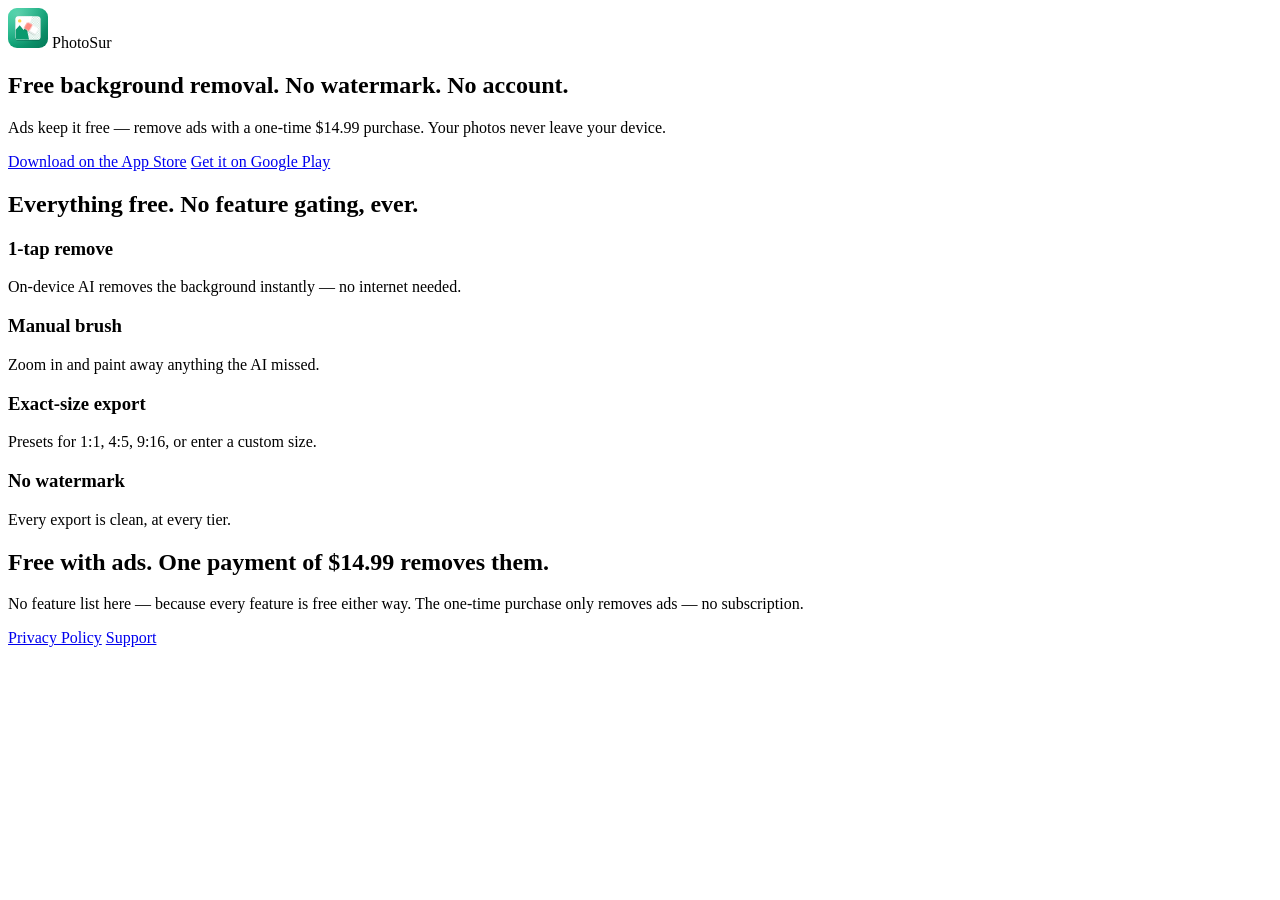
==== website/index.html @ aed85d57 "Rename the app to PhotoSur: display name, package, app ID, bundle ID, URLs, docs and workflows Co-Au" ====
<!DOCTYPE html>
<html lang="en">
<head>
  <meta charset="UTF-8" />
  <meta name="viewport" content="width=device-width, initial-scale=1.0" />
  <title>PhotoSur — Free Background Removal, No Watermark</title>
  <meta name="description" content="Remove photo backgrounds instantly. Free, with ads. Remove ads with a one-time $14.99 purchase. No account, no watermark, images processed on your device." />
  <link rel="stylesheet" href="style.css" />
</head>
<body>
  <header class="site-header">
    <div class="container">
      <img src="assets/logo.svg" alt="PhotoSur logo" class="logo" width="40" height="40" />
      <span class="brand">PhotoSur</span>
    </div>
  </header>

  <main>
    <section class="hero">
      <div class="container">
        <h1>Free background removal. No watermark. No account.</h1>
        <p class="subhead">
          Ads keep it free — remove ads with a one-time $14.99 purchase. Your photos never
          leave your device.
        </p>
        <div class="store-buttons">
          <!-- Google Play link is live-ready (uses the app's package ID and
               starts working as soon as the listing is published). The App
               Store link stays a placeholder until the iOS listing exists
               (iOS App Store ID pending). -->
          <a href="[YOUR_APP_STORE_URL]" class="store-badge">Download on the App Store</a>
          <a href="https://play.google.com/store/apps/details?id=com.zdmgold.photosur" class="store-badge">Get it on Google Play</a>
        </div>
      </div>
    </section>

    <section class="features">
      <div class="container">
        <h2>Everything free. No feature gating, ever.</h2>
        <div class="feature-grid">
          <div class="feature"><h3>1-tap remove</h3><p>On-device AI removes the background instantly — no internet needed.</p></div>
          <div class="feature"><h3>Manual brush</h3><p>Zoom in and paint away anything the AI missed.</p></div>
          <div class="feature"><h3>Exact-size export</h3><p>Presets for 1:1, 4:5, 9:16, or enter a custom size.</p></div>
          <div class="feature"><h3>No watermark</h3><p>Every export is clean, at every tier.</p></div>
        </div>
      </div>
    </section>

    <section class="pricing">
      <div class="container">
        <h2>Free with ads. One payment of $14.99 removes them.</h2>
        <p>No feature list here — because every feature is free either way. The one-time purchase only removes ads — no subscription.</p>
      </div>
    </section>
  </main>

  <footer class="site-footer">
    <div class="container">
      <a href="privacy.html">Privacy Policy</a>
      <a href="support.html">Support</a>
    </div>
  </footer>
</body>
</html>
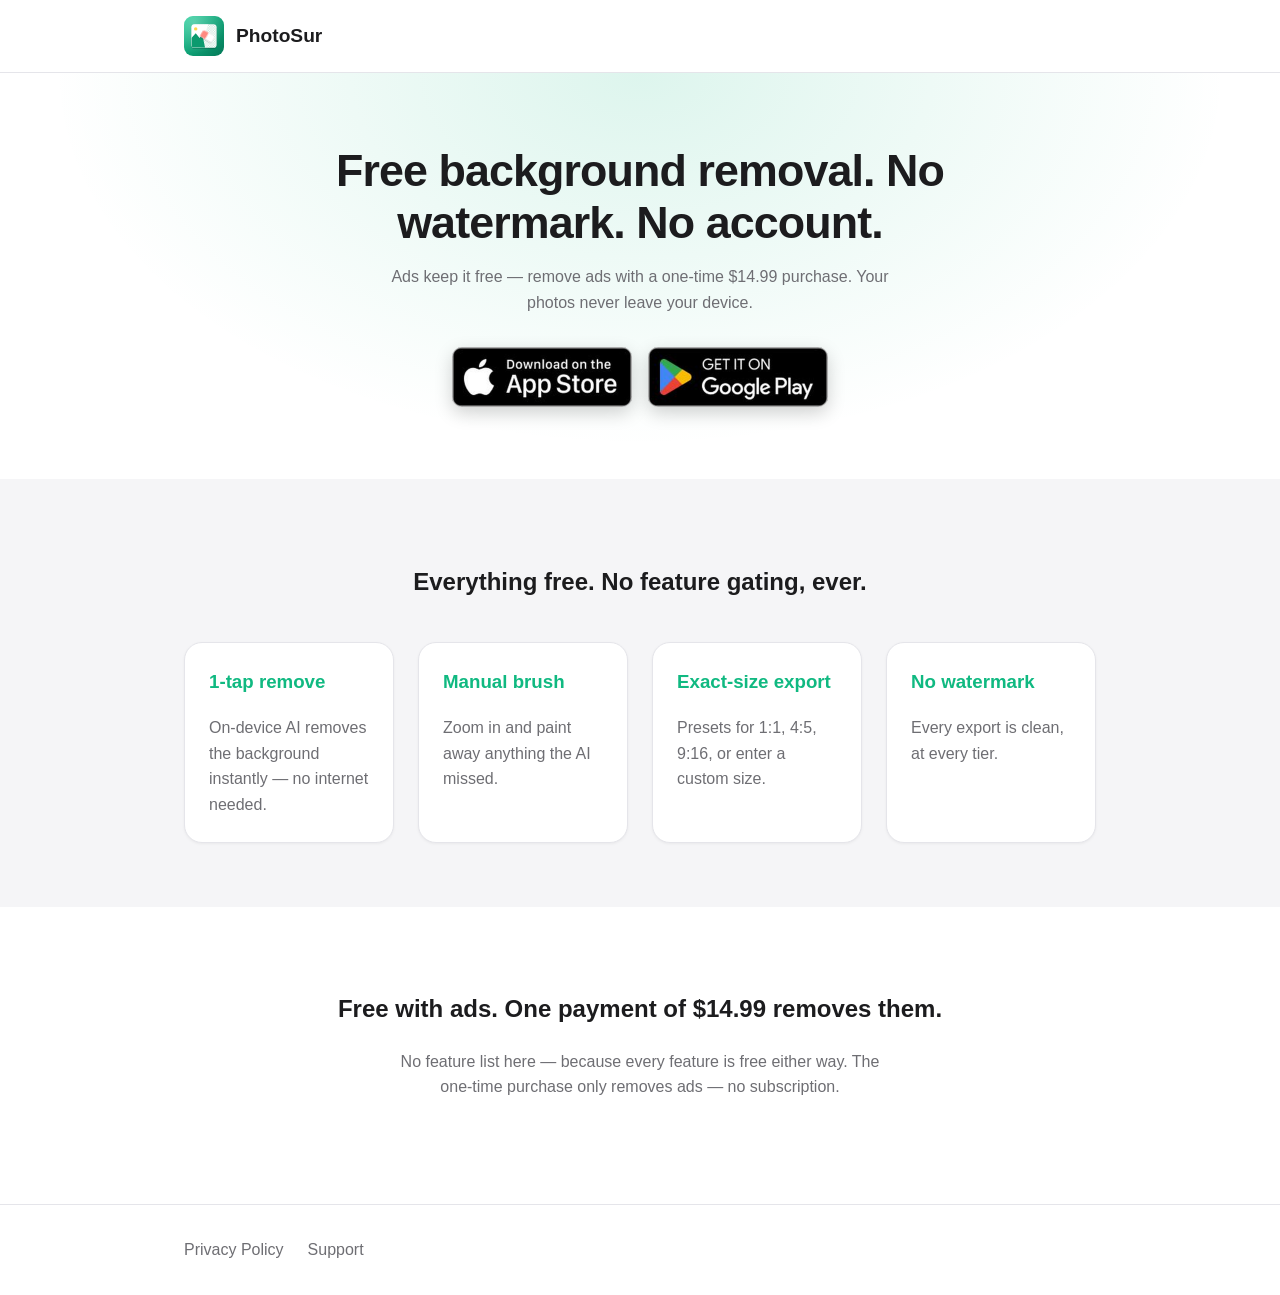
==== commit 50adb088: "Website: official store badges and design pass; viewer banner; multi-share in library Co-Authored-By" ====
--- a/website/index.html
+++ b/website/index.html
@@ -28,8 +28,8 @@
                starts working as soon as the listing is published). The App
                Store link stays a placeholder until the iOS listing exists
                (iOS App Store ID pending). -->
-          <a href="[YOUR_APP_STORE_URL]" class="store-badge">Download on the App Store</a>
-          <a href="https://play.google.com/store/apps/details?id=com.zdmgold.photosur" class="store-badge">Get it on Google Play</a>
+          <a href="[YOUR_APP_STORE_URL]" class="store-badge" aria-label="Download PhotoSur on the App Store"><img src="assets/badge-app-store.png" alt="Download on the App Store" width="180" height="60" /></a>
+          <a href="https://play.google.com/store/apps/details?id=com.zdmgold.photosur" class="store-badge" aria-label="Get PhotoSur on Google Play"><img src="assets/badge-google-play.png" alt="Get it on Google Play" width="180" height="60" /></a>
         </div>
       </div>
     </section>
--- a/website/style.css
+++ b/website/style.css
@@ -0,0 +1,98 @@
+:root {
+  /* Tokens mirror Section 7 of the build plan exactly (light mode). */
+  --accent: #10B981;
+  --accent-dim: #059669;
+  --bg-primary: #FFFFFF;
+  --bg-secondary: #F5F5F7;
+  --bg-tertiary: #E8E8ED;
+  --text-primary: #1C1C1E;
+  --text-secondary: #6E6E73;
+  --text-tertiary: #A1A1AA;
+  --border-subtle: #E5E5EA;
+  --border-focus: #10B981;
+}
+
+@media (prefers-color-scheme: dark) {
+  :root {
+    --accent: #34D399;
+    --accent-dim: #10B981;
+    --bg-primary: #0F0F11;
+    --bg-secondary: #1A1A1E;
+    --bg-tertiary: #232329;
+    --text-primary: #F0F0F5;
+    --text-secondary: #8A8A95;
+    --text-tertiary: #52525B;
+    --border-subtle: #2A2A30;
+    --border-focus: #34D399;
+  }
+}
+
+* { box-sizing: border-box; }
+
+body {
+  margin: 0;
+  font-family: -apple-system, BlinkMacSystemFont, "Segoe UI", Roboto, sans-serif;
+  background: var(--bg-primary);
+  color: var(--text-primary);
+  line-height: 1.6;
+}
+
+.container {
+  max-width: 960px;
+  margin: 0 auto;
+  padding: 0 24px;
+}
+
+.site-header {
+  padding: 16px 0;
+  position: sticky; top: 0; z-index: 10;
+  background: color-mix(in srgb, var(--bg-primary) 85%, transparent);
+  backdrop-filter: saturate(180%) blur(14px);
+  border-bottom: 1px solid var(--border-subtle);
+}
+.site-header .container { display: flex; align-items: center; gap: 12px; }
+.brand { font-weight: 700; font-size: 1.2rem; }
+
+.hero { padding: 72px 0; text-align: center; background: radial-gradient(ellipse at top, rgba(16,185,129,0.14), transparent 65%); }
+.hero h1 { font-size: clamp(1.9rem, 5vw, 2.8rem); line-height: 1.15; letter-spacing: -0.02em; max-width: 680px; margin: 0 auto 16px; }
+.subhead { color: var(--text-secondary); max-width: 520px; margin: 0 auto 32px; }
+
+.store-buttons { display: flex; gap: 16px; justify-content: center; flex-wrap: wrap; }
+.store-badge {
+  display: inline-block;
+  line-height: 0;
+  border-radius: 10px;
+  box-shadow: 0 6px 18px rgba(0, 0, 0, 0.18);
+  transition: transform 0.15s ease, box-shadow 0.15s ease;
+}
+.store-badge img { display: block; width: 180px; height: 60px; border-radius: 10px; }
+.store-badge:hover { transform: translateY(-2px); box-shadow: 0 10px 24px rgba(0, 0, 0, 0.24); }
+.store-badge:focus-visible { outline: 3px solid var(--border-focus); outline-offset: 3px; }
+
+.features { background: var(--bg-secondary); padding: 64px 0; }
+.features h2 { text-align: center; margin-bottom: 40px; }
+.feature-grid {
+  display: grid;
+  grid-template-columns: repeat(auto-fit, minmax(200px, 1fr));
+  gap: 24px;
+}
+.feature { background: var(--bg-primary); padding: 24px; border-radius: 18px; border: 1px solid var(--border-subtle); box-shadow: 0 1px 3px rgba(0,0,0,0.05); transition: transform 0.15s ease, box-shadow 0.15s ease; }
+.feature:hover { transform: translateY(-2px); box-shadow: 0 8px 22px rgba(0,0,0,0.08); }
+.feature h3 { margin-top: 0; color: var(--accent); }
+.feature p { color: var(--text-secondary); margin-bottom: 0; }
+
+.pricing { padding: 64px 0; text-align: center; }
+.pricing p { color: var(--text-secondary); max-width: 480px; margin: 0 auto; }
+
+.legal h1 { margin-top: 40px; }
+.legal h2 { color: var(--accent); margin-top: 32px; }
+.legal p { color: var(--text-secondary); }
+
+.site-footer {
+  border-top: 1px solid var(--border-subtle);
+  padding: 32px 0;
+  margin-top: 40px;
+}
+.site-footer .container { display: flex; gap: 24px; }
+.site-footer a { color: var(--text-secondary); text-decoration: none; }
+.site-footer a:hover { color: var(--accent); }
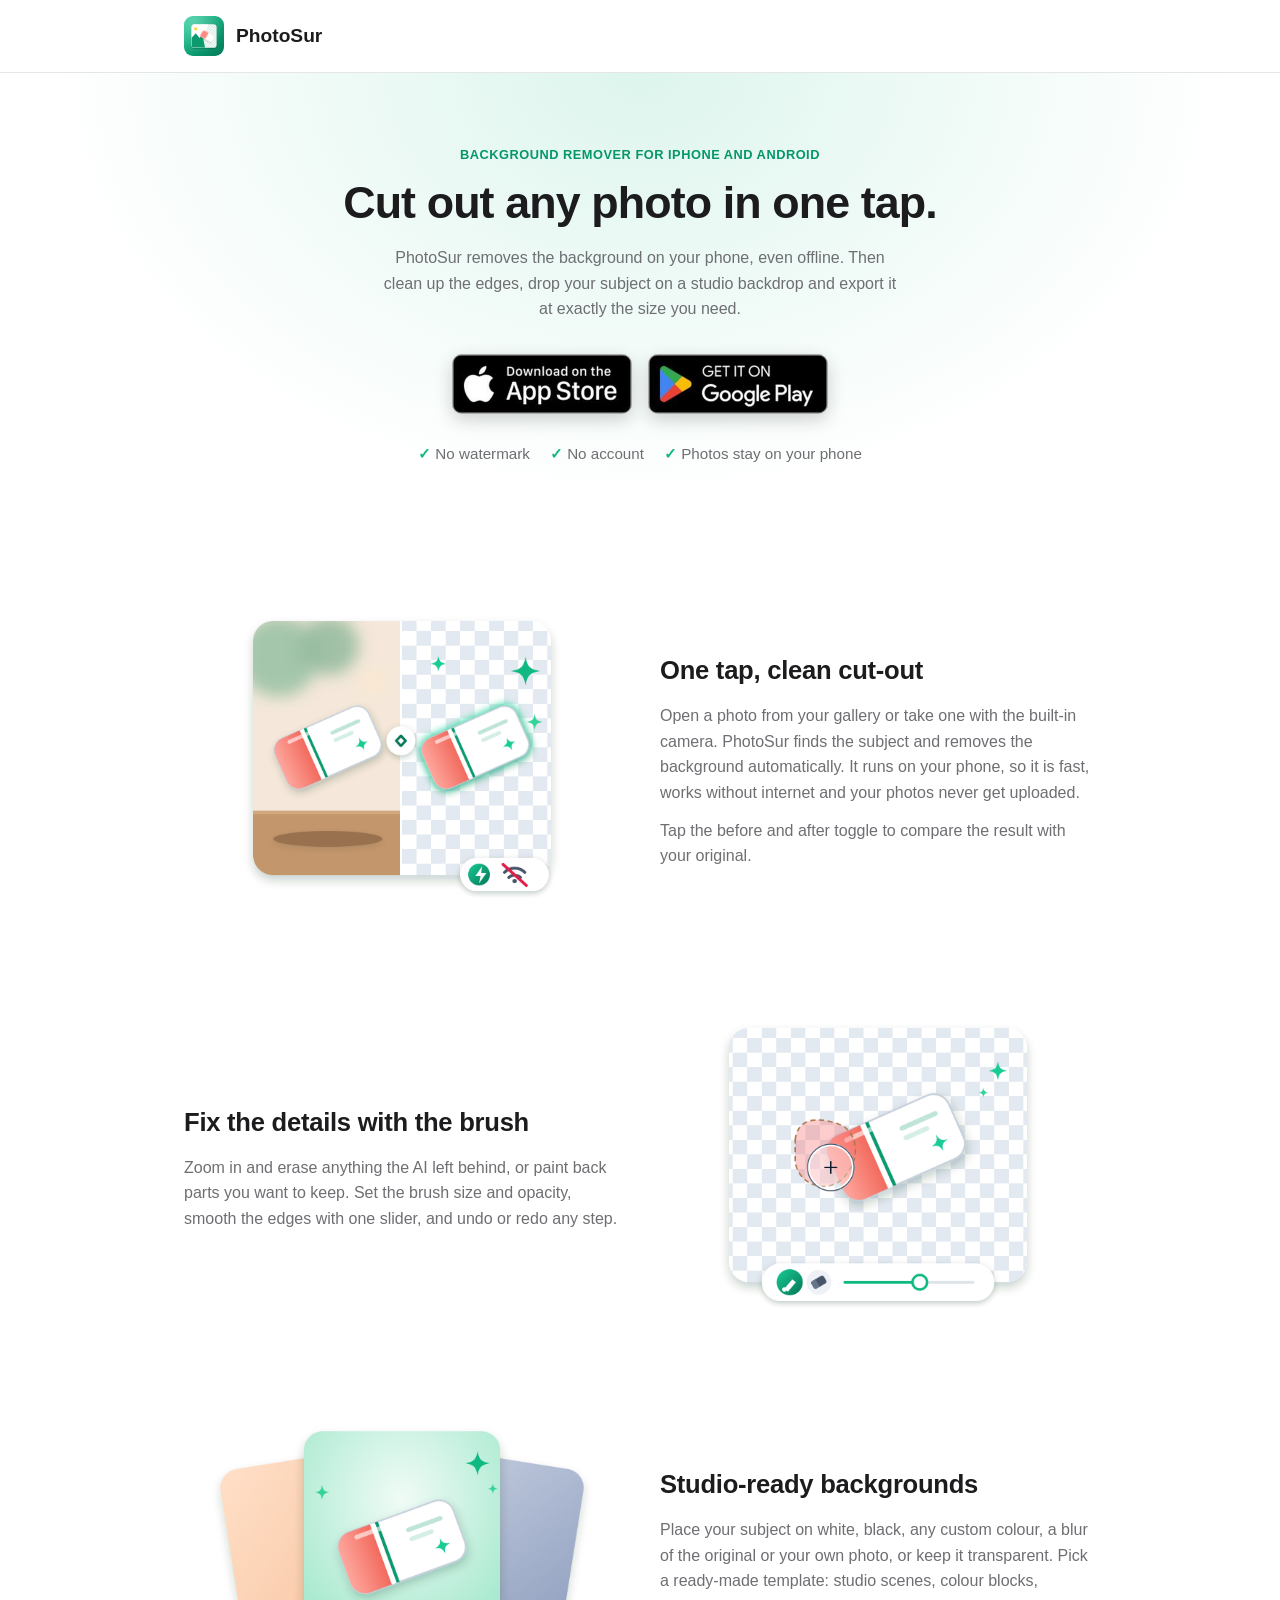
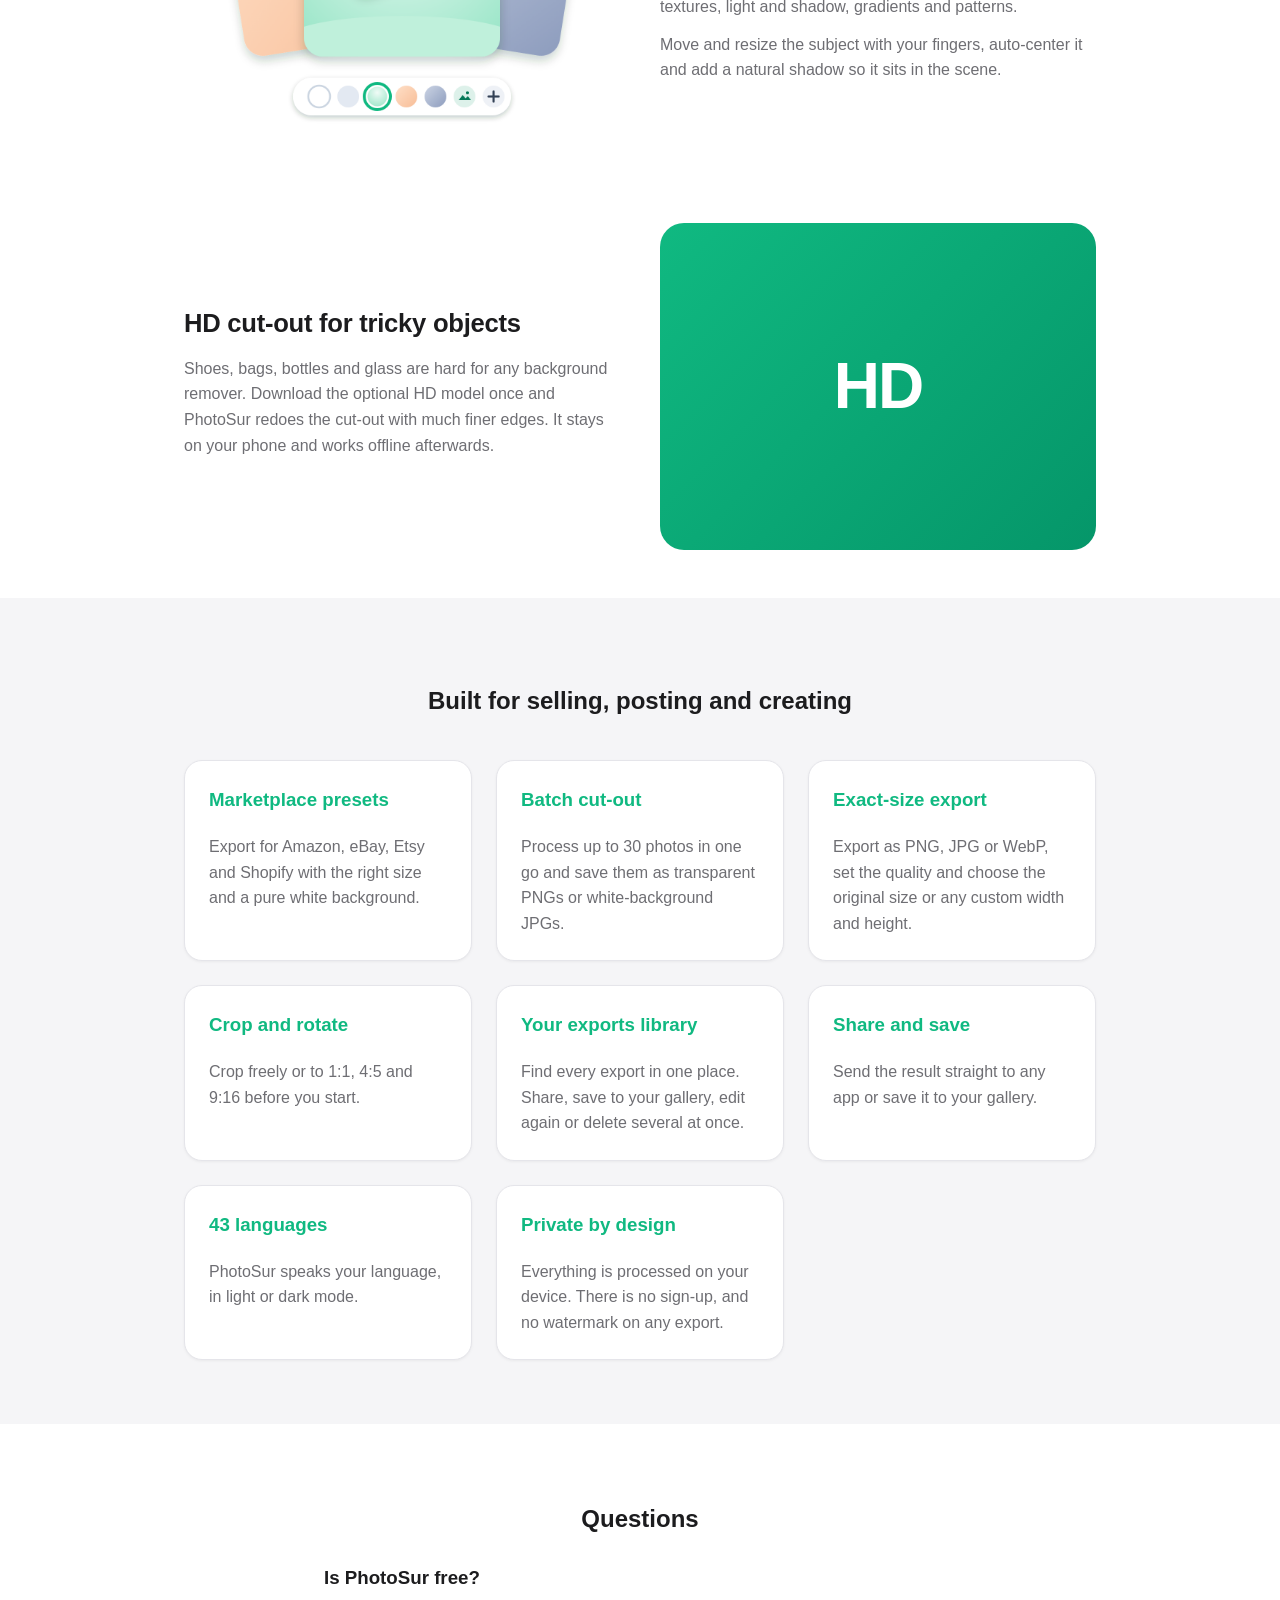
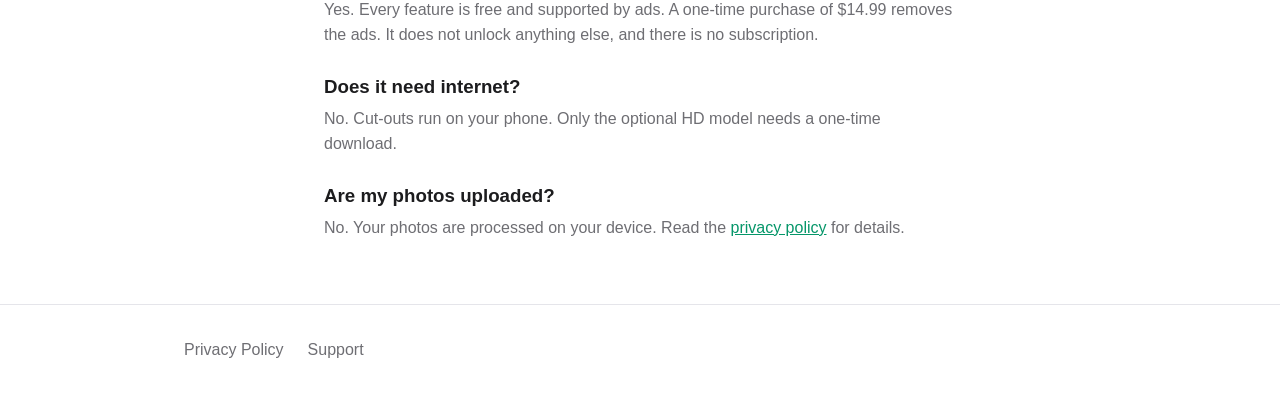
==== commit e451f8f7: "Homepage rewritten around features; HD model download moves to photosur-models repo Co-Authored-By: " ====
--- a/website/index.html
+++ b/website/index.html
@@ -3,8 +3,8 @@
 <head>
   <meta charset="UTF-8" />
   <meta name="viewport" content="width=device-width, initial-scale=1.0" />
-  <title>PhotoSur — Free Background Removal, No Watermark</title>
-  <meta name="description" content="Remove photo backgrounds instantly. Free, with ads. Remove ads with a one-time $14.99 purchase. No account, no watermark, images processed on your device." />
+  <title>PhotoSur — Remove Photo Backgrounds in One Tap</title>
+  <meta name="description" content="PhotoSur removes the background from any photo in one tap, on your phone and offline. Fix edges with the brush, add studio backgrounds, cut out 30 photos at once and export to marketplace sizes. No watermark, no account." />
   <link rel="stylesheet" href="style.css" />
 </head>
 <body>
@@ -18,10 +18,12 @@
   <main>
     <section class="hero">
       <div class="container">
-        <h1>Free background removal. No watermark. No account.</h1>
+        <p class="eyebrow">Background remover for iPhone and Android</p>
+        <h1>Cut out any photo in one tap.</h1>
         <p class="subhead">
-          Ads keep it free — remove ads with a one-time $14.99 purchase. Your photos never
-          leave your device.
+          PhotoSur removes the background on your phone, even offline. Then clean up the
+          edges, drop your subject on a studio backdrop and export it at exactly the size
+          you need.
         </p>
         <div class="store-buttons">
           <!-- Google Play link is live-ready (uses the app's package ID and
@@ -31,25 +33,77 @@
           <a href="[YOUR_APP_STORE_URL]" class="store-badge" aria-label="Download PhotoSur on the App Store"><img src="assets/badge-app-store.png" alt="Download on the App Store" width="180" height="60" /></a>
           <a href="https://play.google.com/store/apps/details?id=com.zdmgold.photosur" class="store-badge" aria-label="Get PhotoSur on Google Play"><img src="assets/badge-google-play.png" alt="Get it on Google Play" width="180" height="60" /></a>
         </div>
+        <ul class="trust">
+          <li>No watermark</li>
+          <li>No account</li>
+          <li>Photos stay on your phone</li>
+        </ul>
+      </div>
+    </section>
+
+    <section class="showcase">
+      <div class="container">
+        <article class="row">
+          <img src="assets/feature-auto.png" alt="A photo before and after: the background replaced by a transparent checkerboard" width="600" height="450" loading="lazy" />
+          <div>
+            <h2>One tap, clean cut-out</h2>
+            <p>Open a photo from your gallery or take one with the built-in camera. PhotoSur finds the subject and removes the background automatically. It runs on your phone, so it is fast, works without internet and your photos never get uploaded.</p>
+            <p>Tap the before and after toggle to compare the result with your original.</p>
+          </div>
+        </article>
+
+        <article class="row reverse">
+          <img src="assets/feature-manual.png" alt="Brush tool for erasing and restoring parts of a cut-out" width="600" height="450" loading="lazy" />
+          <div>
+            <h2>Fix the details with the brush</h2>
+            <p>Zoom in and erase anything the AI left behind, or paint back parts you want to keep. Set the brush size and opacity, smooth the edges with one slider, and undo or redo any step.</p>
+          </div>
+        </article>
+
+        <article class="row">
+          <img src="assets/feature-studio.png" alt="A cut-out object placed on three different coloured backgrounds" width="600" height="450" loading="lazy" />
+          <div>
+            <h2>Studio-ready backgrounds</h2>
+            <p>Place your subject on white, black, any custom colour, a blur of the original or your own photo, or keep it transparent. Pick a ready-made template: studio scenes, colour blocks, textures, light and shadow, gradients and patterns.</p>
+            <p>Move and resize the subject with your fingers, auto-center it and add a natural shadow so it sits in the scene.</p>
+          </div>
+        </article>
+
+        <article class="row reverse">
+          <div class="row-icon" aria-hidden="true">HD</div>
+          <div>
+            <h2>HD cut-out for tricky objects</h2>
+            <p>Shoes, bags, bottles and glass are hard for any background remover. Download the optional HD model once and PhotoSur redoes the cut-out with much finer edges. It stays on your phone and works offline afterwards.</p>
+          </div>
+        </article>
       </div>
     </section>
 
     <section class="features">
       <div class="container">
-        <h2>Everything free. No feature gating, ever.</h2>
+        <h2>Built for selling, posting and creating</h2>
         <div class="feature-grid">
-          <div class="feature"><h3>1-tap remove</h3><p>On-device AI removes the background instantly — no internet needed.</p></div>
-          <div class="feature"><h3>Manual brush</h3><p>Zoom in and paint away anything the AI missed.</p></div>
-          <div class="feature"><h3>Exact-size export</h3><p>Presets for 1:1, 4:5, 9:16, or enter a custom size.</p></div>
-          <div class="feature"><h3>No watermark</h3><p>Every export is clean, at every tier.</p></div>
+          <div class="feature"><h3>Marketplace presets</h3><p>Export for Amazon, eBay, Etsy and Shopify with the right size and a pure white background.</p></div>
+          <div class="feature"><h3>Batch cut-out</h3><p>Process up to 30 photos in one go and save them as transparent PNGs or white-background JPGs.</p></div>
+          <div class="feature"><h3>Exact-size export</h3><p>Export as PNG, JPG or WebP, set the quality and choose the original size or any custom width and height.</p></div>
+          <div class="feature"><h3>Crop and rotate</h3><p>Crop freely or to 1:1, 4:5 and 9:16 before you start.</p></div>
+          <div class="feature"><h3>Your exports library</h3><p>Find every export in one place. Share, save to your gallery, edit again or delete several at once.</p></div>
+          <div class="feature"><h3>Share and save</h3><p>Send the result straight to any app or save it to your gallery.</p></div>
+          <div class="feature"><h3>43 languages</h3><p>PhotoSur speaks your language, in light or dark mode.</p></div>
+          <div class="feature"><h3>Private by design</h3><p>Everything is processed on your device. There is no sign-up, and no watermark on any export.</p></div>
         </div>
       </div>
     </section>
 
-    <section class="pricing">
+    <section class="faq">
       <div class="container">
-        <h2>Free with ads. One payment of $14.99 removes them.</h2>
-        <p>No feature list here — because every feature is free either way. The one-time purchase only removes ads — no subscription.</p>
+        <h2>Questions</h2>
+        <h3>Is PhotoSur free?</h3>
+        <p>Yes. Every feature is free and supported by ads. A one-time purchase of $14.99 removes the ads. It does not unlock anything else, and there is no subscription.</p>
+        <h3>Does it need internet?</h3>
+        <p>No. Cut-outs run on your phone. Only the optional HD model needs a one-time download.</p>
+        <h3>Are my photos uploaded?</h3>
+        <p>No. Your photos are processed on your device. Read the <a href="privacy.html">privacy policy</a> for details.</p>
       </div>
     </section>
   </main>
--- a/website/style.css
+++ b/website/style.css
@@ -69,11 +69,34 @@
 .store-badge:hover { transform: translateY(-2px); box-shadow: 0 10px 24px rgba(0, 0, 0, 0.24); }
 .store-badge:focus-visible { outline: 3px solid var(--border-focus); outline-offset: 3px; }
 
+.eyebrow { color: var(--accent-dim); font-weight: 600; letter-spacing: 0.04em; text-transform: uppercase; font-size: 0.8rem; margin: 0 0 12px; }
+.trust { list-style: none; display: flex; gap: 8px 20px; justify-content: center; flex-wrap: wrap; padding: 0; margin: 28px 0 0; color: var(--text-secondary); font-size: 0.95rem; }
+.trust li::before { content: "\2713\00a0"; color: var(--accent); font-weight: 700; }
+
+.showcase { padding: 24px 0 8px; }
+.row { display: grid; grid-template-columns: 1fr 1fr; gap: 40px; align-items: center; padding: 40px 0; }
+.row.reverse > :first-child { order: 2; }
+.row img { width: 100%; height: auto; border-radius: 24px; }
+.row h2 { margin: 0 0 12px; font-size: 1.6rem; letter-spacing: -0.01em; }
+.row p { color: var(--text-secondary); margin: 0 0 12px; }
+.row-icon { aspect-ratio: 4 / 3; display: flex; align-items: center; justify-content: center; border-radius: 24px; font-size: 4rem; font-weight: 800; letter-spacing: -0.03em; color: #FFFFFF; background: linear-gradient(135deg, var(--accent), var(--accent-dim)); }
+@media (max-width: 720px) {
+  .row { grid-template-columns: 1fr; gap: 20px; padding: 28px 0; }
+  .row.reverse > :first-child { order: 0; }
+}
+
+.faq { padding: 56px 0 24px; }
+.faq h2 { text-align: center; margin-bottom: 24px; }
+.faq .container { max-width: 680px; }
+.faq h3 { margin: 24px 0 4px; }
+.faq p { color: var(--text-secondary); margin: 0; }
+.faq a { color: var(--accent-dim); }
+
 .features { background: var(--bg-secondary); padding: 64px 0; }
 .features h2 { text-align: center; margin-bottom: 40px; }
 .feature-grid {
   display: grid;
-  grid-template-columns: repeat(auto-fit, minmax(200px, 1fr));
+  grid-template-columns: repeat(auto-fit, minmax(220px, 1fr));
   gap: 24px;
 }
 .feature { background: var(--bg-primary); padding: 24px; border-radius: 18px; border: 1px solid var(--border-subtle); box-shadow: 0 1px 3px rgba(0,0,0,0.05); transition: transform 0.15s ease, box-shadow 0.15s ease; }
@@ -81,8 +104,6 @@
 .feature h3 { margin-top: 0; color: var(--accent); }
 .feature p { color: var(--text-secondary); margin-bottom: 0; }
 
-.pricing { padding: 64px 0; text-align: center; }
-.pricing p { color: var(--text-secondary); max-width: 480px; margin: 0 auto; }
 
 .legal h1 { margin-top: 40px; }
 .legal h2 { color: var(--accent); margin-top: 32px; }
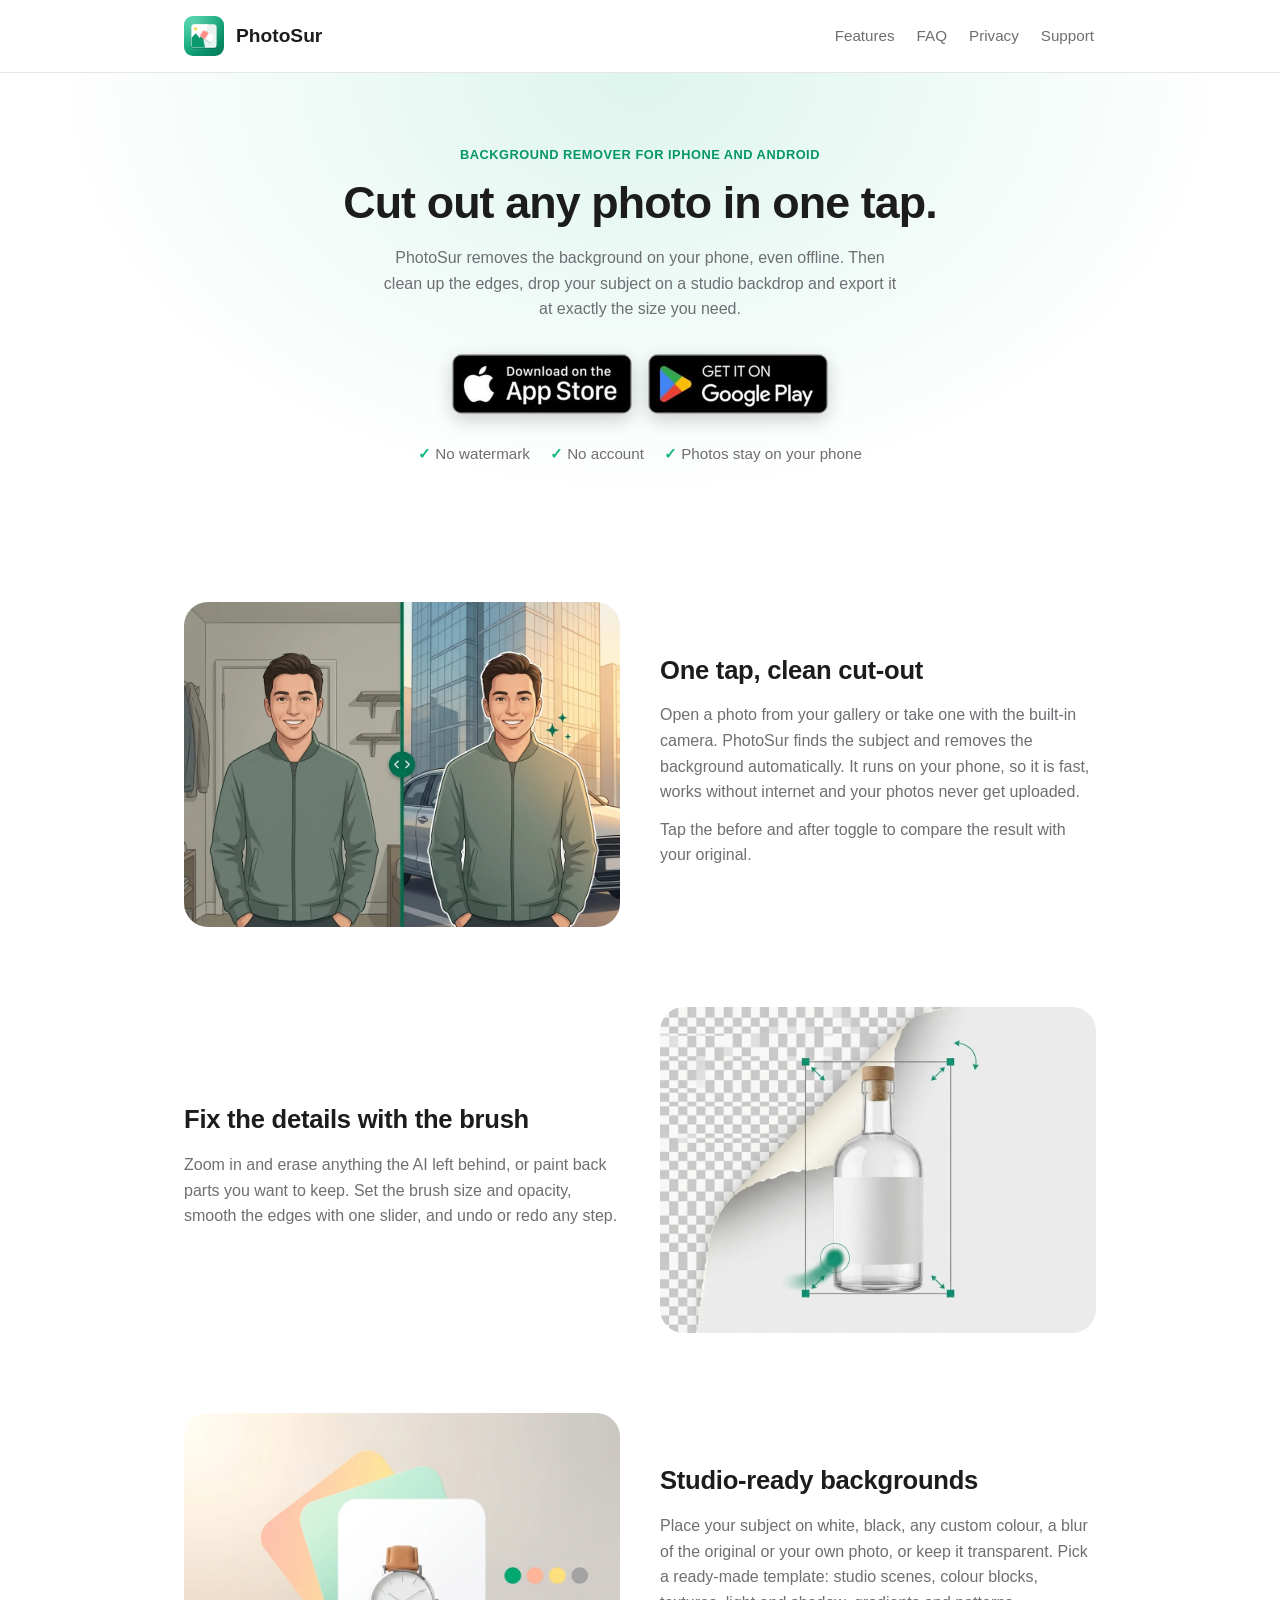
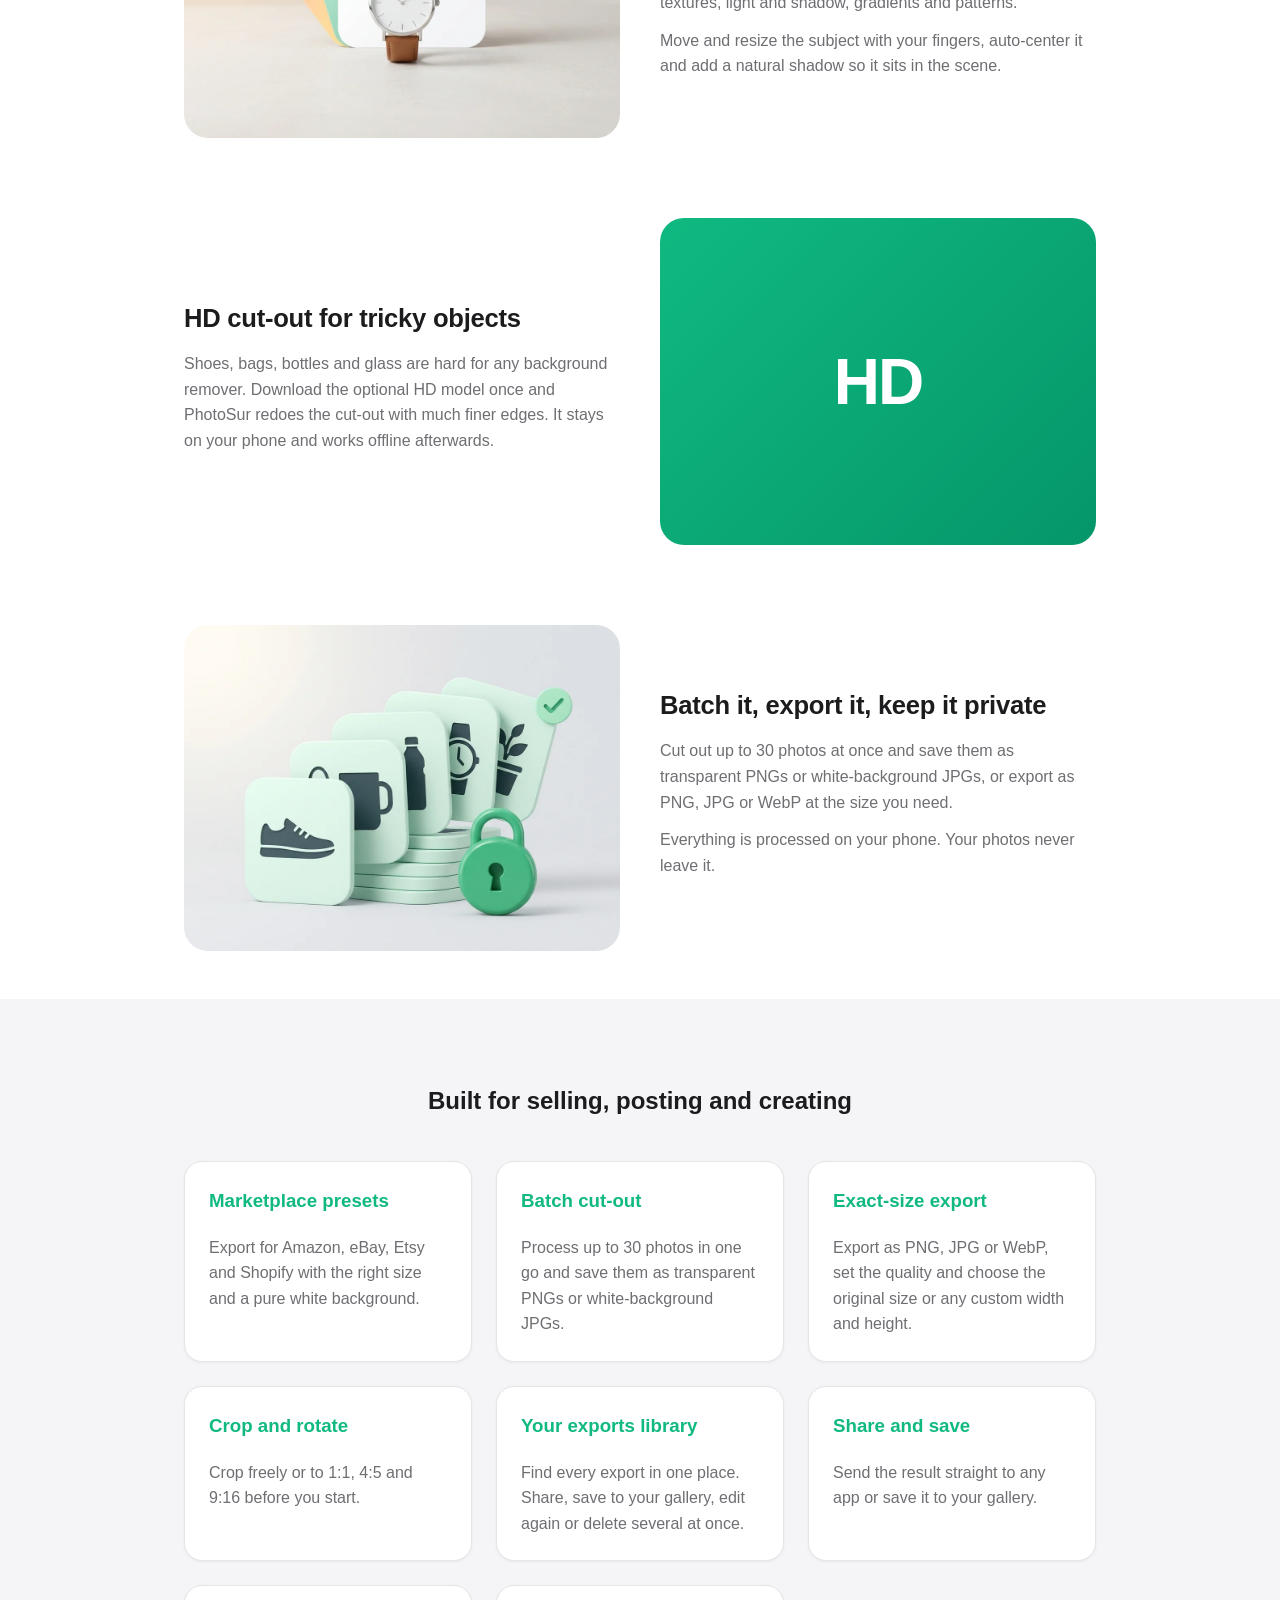
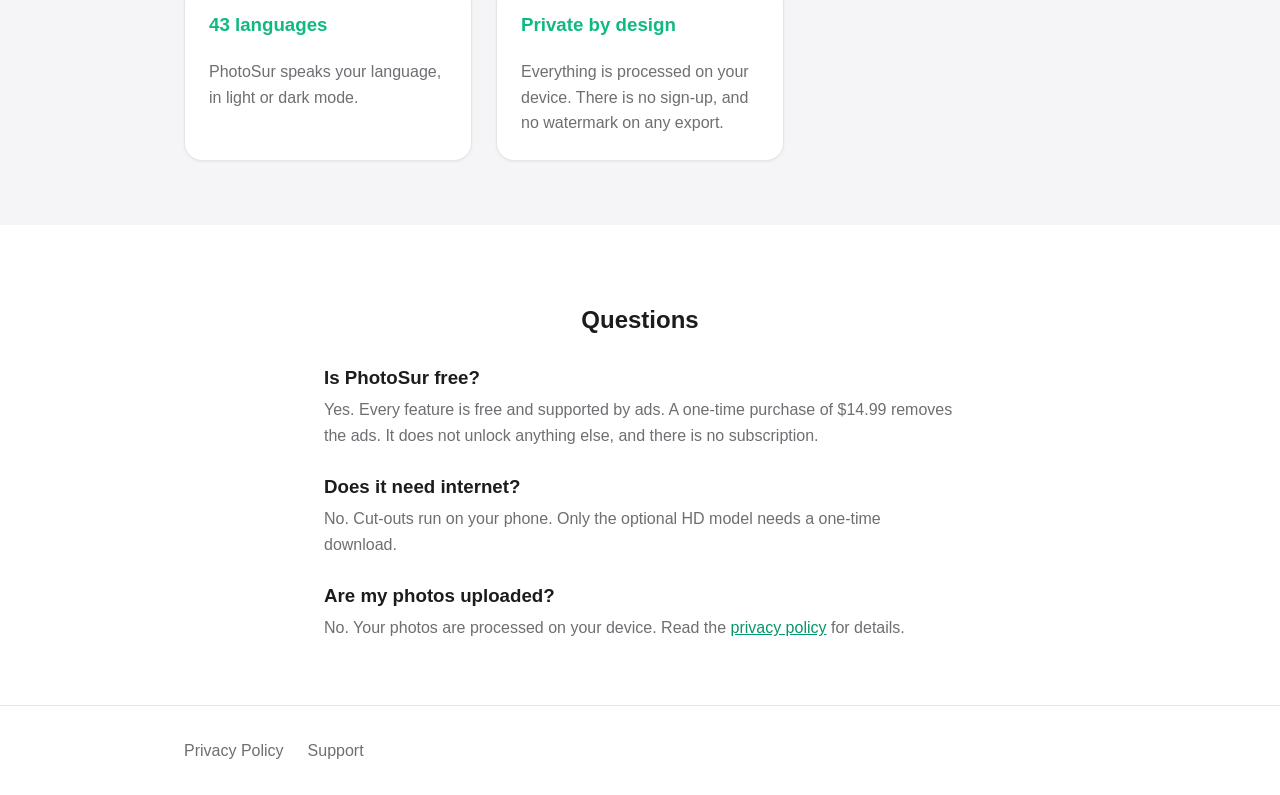
==== commit 39b3167d: "Website: use the onboarding pictures, add header links, add a batch row Header now has Features, FAQ" ====
--- a/website/index.html
+++ b/website/index.html
@@ -10,8 +10,16 @@
 <body>
   <header class="site-header">
     <div class="container">
-      <img src="assets/logo.svg" alt="PhotoSur logo" class="logo" width="40" height="40" />
-      <span class="brand">PhotoSur</span>
+      <a class="brand-link" href="index.html" aria-label="PhotoSur home">
+        <img src="assets/logo.svg" alt="PhotoSur logo" class="logo" width="40" height="40" />
+        <span class="brand">PhotoSur</span>
+      </a>
+      <nav class="site-nav" aria-label="Main">
+        <a href="index.html#features">Features</a>
+        <a href="index.html#faq">FAQ</a>
+        <a href="privacy.html">Privacy</a>
+        <a href="support.html">Support</a>
+      </nav>
     </div>
   </header>
 
@@ -41,10 +49,10 @@
       </div>
     </section>
 
-    <section class="showcase">
+    <section class="showcase" id="features">
       <div class="container">
         <article class="row">
-          <img src="assets/feature-auto.png" alt="A photo before and after: the background replaced by a transparent checkerboard" width="600" height="450" loading="lazy" />
+          <img src="assets/feature-auto.webp" alt="A person photographed in a small room, split with the same person in front of a city street and a car: the background swapped in one tap" width="1080" height="806" loading="lazy" />
           <div>
             <h2>One tap, clean cut-out</h2>
             <p>Open a photo from your gallery or take one with the built-in camera. PhotoSur finds the subject and removes the background automatically. It runs on your phone, so it is fast, works without internet and your photos never get uploaded.</p>
@@ -53,7 +61,7 @@
         </article>
 
         <article class="row reverse">
-          <img src="assets/feature-manual.png" alt="Brush tool for erasing and restoring parts of a cut-out" width="600" height="450" loading="lazy" />
+          <img src="assets/feature-manual.webp" alt="A glass bottle being cut out, with a brush tool and crop handles around it" width="1080" height="806" loading="lazy" />
           <div>
             <h2>Fix the details with the brush</h2>
             <p>Zoom in and erase anything the AI left behind, or paint back parts you want to keep. Set the brush size and opacity, smooth the edges with one slider, and undo or redo any step.</p>
@@ -61,7 +69,7 @@
         </article>
 
         <article class="row">
-          <img src="assets/feature-studio.png" alt="A cut-out object placed on three different coloured backgrounds" width="600" height="450" loading="lazy" />
+          <img src="assets/feature-studio.webp" alt="A wristwatch on a white card in front of colourful background choices" width="1080" height="806" loading="lazy" />
           <div>
             <h2>Studio-ready backgrounds</h2>
             <p>Place your subject on white, black, any custom colour, a blur of the original or your own photo, or keep it transparent. Pick a ready-made template: studio scenes, colour blocks, textures, light and shadow, gradients and patterns.</p>
@@ -74,6 +82,15 @@
           <div>
             <h2>HD cut-out for tricky objects</h2>
             <p>Shoes, bags, bottles and glass are hard for any background remover. Download the optional HD model once and PhotoSur redoes the cut-out with much finer edges. It stays on your phone and works offline afterwards.</p>
+          </div>
+        </article>
+
+        <article class="row">
+          <img src="assets/feature-batch.webp" alt="A stack of product photo cards with a padlock, for batch cut-outs that stay private" width="1080" height="806" loading="lazy" />
+          <div>
+            <h2>Batch it, export it, keep it private</h2>
+            <p>Cut out up to 30 photos at once and save them as transparent PNGs or white-background JPGs, or export as PNG, JPG or WebP at the size you need.</p>
+            <p>Everything is processed on your phone. Your photos never leave it.</p>
           </div>
         </article>
       </div>
@@ -95,7 +112,7 @@
       </div>
     </section>
 
-    <section class="faq">
+    <section class="faq" id="faq">
       <div class="container">
         <h2>Questions</h2>
         <h3>Is PhotoSur free?</h3>
--- a/website/style.css
+++ b/website/style.css
@@ -50,7 +50,15 @@
   backdrop-filter: saturate(180%) blur(14px);
   border-bottom: 1px solid var(--border-subtle);
 }
-.site-header .container { display: flex; align-items: center; gap: 12px; }
+.site-header .container { display: flex; align-items: center; gap: 12px 20px; flex-wrap: wrap; }
+.brand-link { display: inline-flex; align-items: center; gap: 12px; color: inherit; text-decoration: none; }
+.site-nav { display: flex; gap: 6px 18px; flex-wrap: wrap; margin-left: auto; font-size: 0.95rem; }
+.site-nav a { color: var(--text-secondary); text-decoration: none; padding: 6px 2px; }
+.site-nav a:hover { color: var(--text-primary); }
+.site-nav a:focus-visible, .brand-link:focus-visible { outline: 3px solid var(--border-focus); outline-offset: 3px; border-radius: 6px; }
+html { scroll-behavior: smooth; }
+#features, #faq { scroll-margin-top: 80px; }
+@media (max-width: 520px) { .site-nav { margin-left: 0; width: 100%; justify-content: space-between; } }
 .brand { font-weight: 700; font-size: 1.2rem; }
 
 .hero { padding: 72px 0; text-align: center; background: radial-gradient(ellipse at top, rgba(16,185,129,0.14), transparent 65%); }
